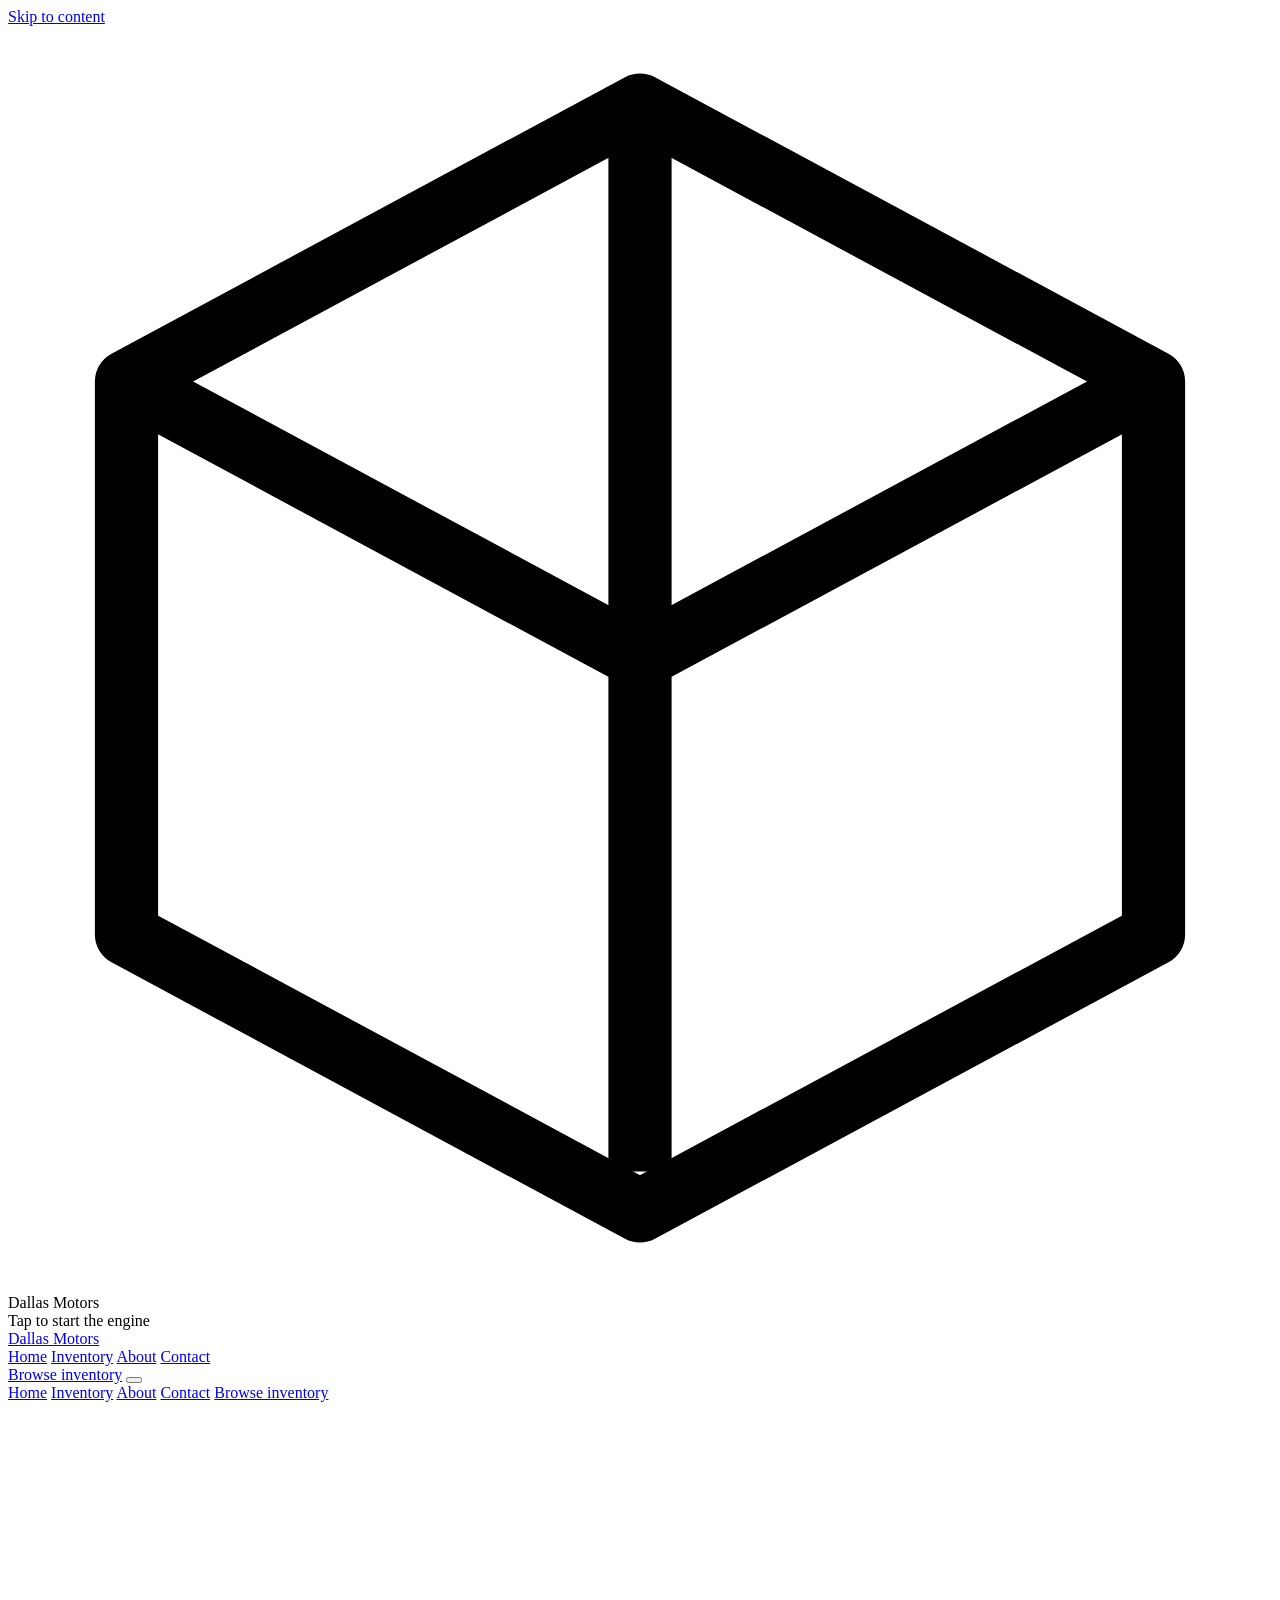
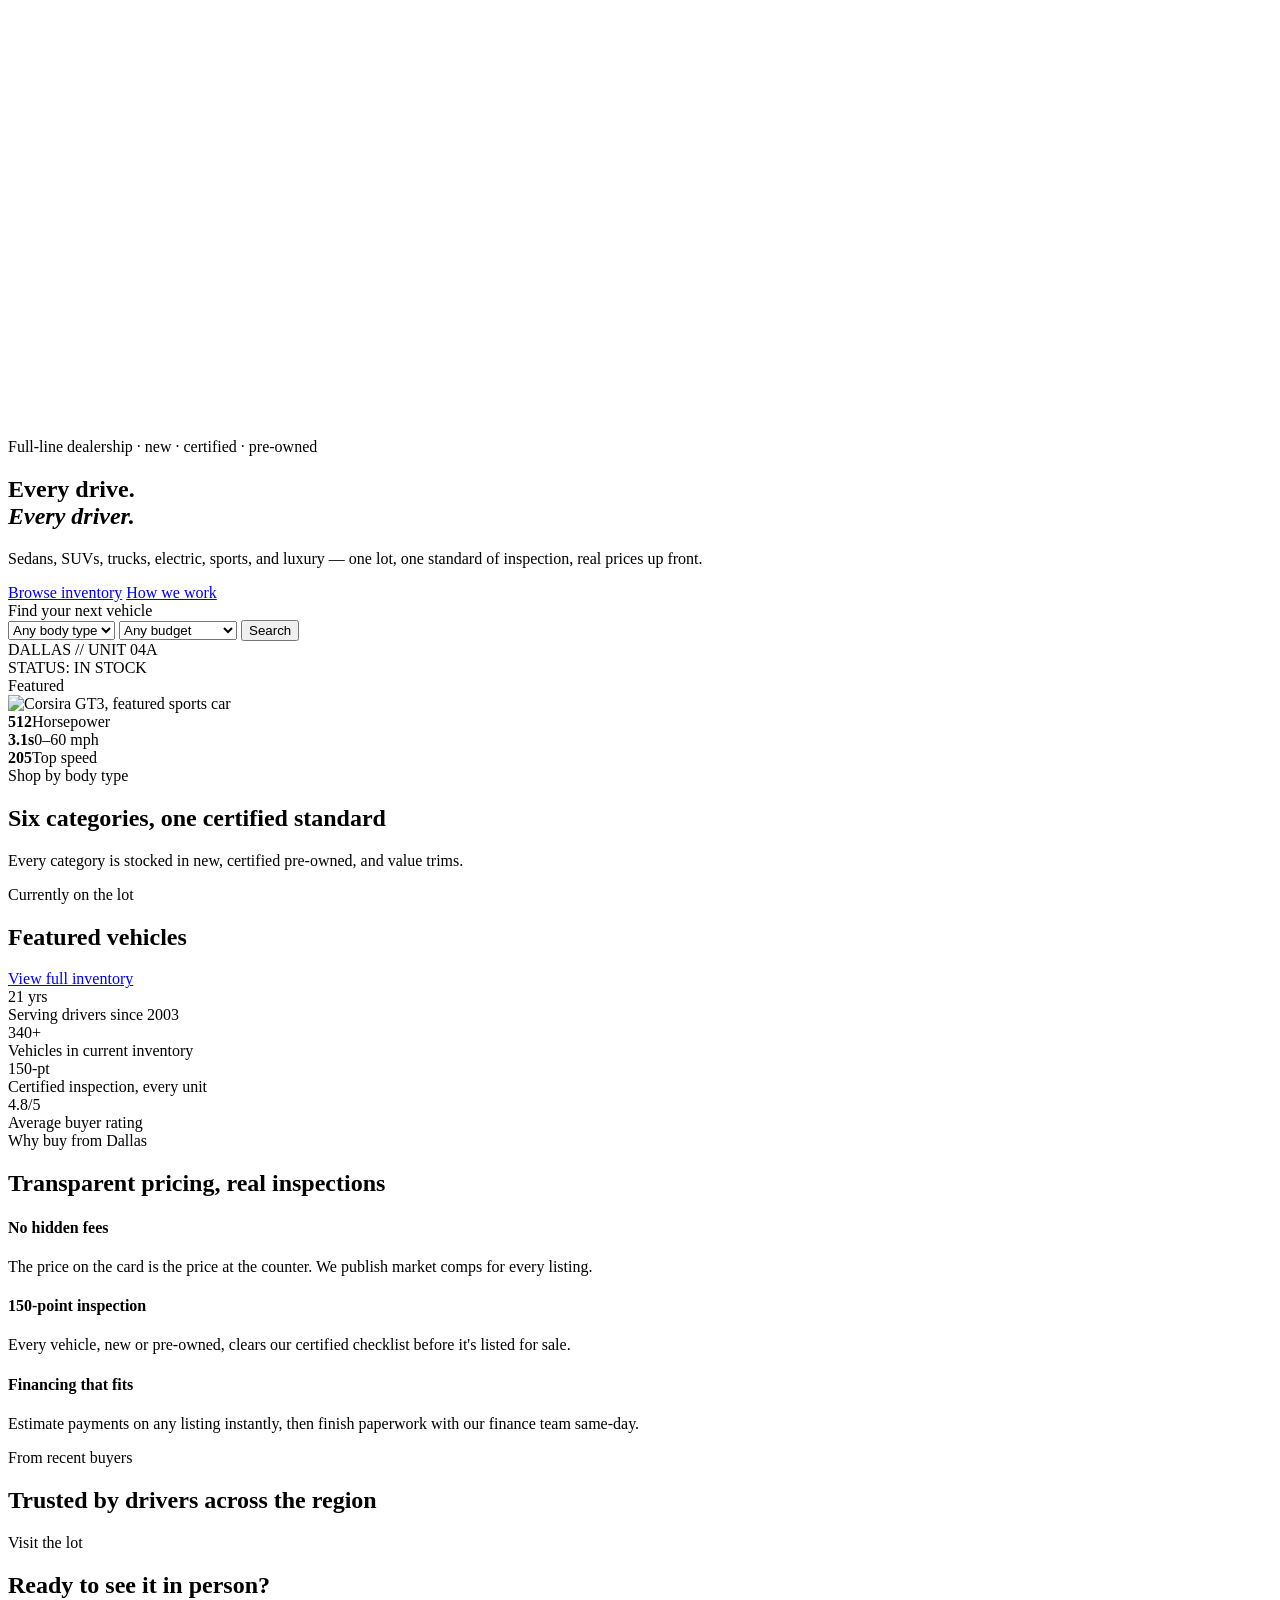
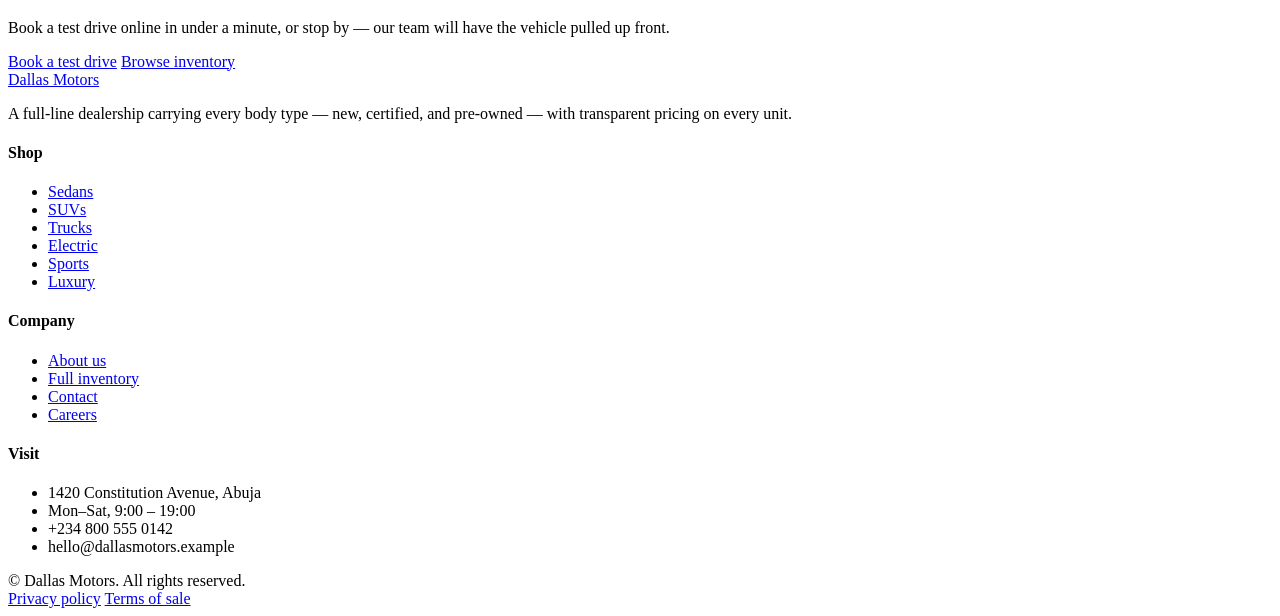
==== index.html @ 71697223 "Add files via upload" ====
<!DOCTYPE html>
<html lang="en">
<head>
<meta charset="UTF-8">
<meta name="viewport" content="width=device-width, initial-scale=1.0">
<title>Dallas Motors — Every Drive. Every Driver.</title>
<meta name="description" content="Dallas Motors is a full-line dealership carrying sedans, SUVs, trucks, sports cars, electric vehicles and luxury models — new, certified, and pre-owned.">
<link rel="preconnect" href="https://fonts.googleapis.com">
<link rel="preconnect" href="https://fonts.gstatic.com" crossorigin>
<link href="https://fonts.googleapis.com/css2?family=Bricolage+Grotesque:opsz,wght@12..96,500;12..96,600;12..96,700&family=Inter:wght@400;500;600;700&family=JetBrains+Mono:wght@400;500&family=Pinyon+Script&display=swap" rel="stylesheet">
<link rel="stylesheet" href="css/tokens.css">
<link rel="stylesheet" href="css/components.css">
<link rel="stylesheet" href="css/vehicles.css">
<link rel="stylesheet" href="css/loader.css">
</head>
<body>
<a href="#main" class="skip-link">Skip to content</a>

<div id="loadingScreen" class="loading-screen">
  <div class="loading-inner">
    <svg class="loading-mark" viewBox="0 0 32 32" fill="none" xmlns="http://www.w3.org/2000/svg"><path d="M16 2L3 9v14l13 7 13-7V9L16 2Z" stroke="currentColor" stroke-width="1.6" stroke-linejoin="round"/><path d="M16 2v27M3 9l13 7 13-7" stroke="currentColor" stroke-width="1.6" stroke-linejoin="round"/></svg>
    <div class="loading-wordmark">Dallas Motors</div>
    <div class="loading-bar"><i></i></div>
    <div class="loading-hint">Tap to start the engine</div>
  </div>
  <audio id="engineSound" preload="auto">
    <source src="https://soundbible.com/grab.php?id=2209&type=mp3" type="audio/mpeg">
  </audio>
</div>
<script src="js/loader.js"></script>



<!-- ============ NAV ============ -->
<header class="nav">
  <div class="nav-inner">
    <nav class="nav-bar">
      <a href="index.html" class="brand">
        <span class="brand-mark"></span>
        <span class="brand-name-script">Dallas Motors</span>
      </a>
      <div class="nav-links">
        <a href="index.html">Home</a>
        <a href="inventory.html">Inventory</a>
        <a href="about.html">About</a>
        <a href="contact.html">Contact</a>
      </div>
      <div class="nav-actions">
        <a href="inventory.html" class="btn btn-primary btn-sm">Browse inventory</a>
        <button class="nav-toggle" aria-label="Open menu" aria-expanded="false"></button>
      </div>
    </nav>
  </div>
</header>

<div class="mobile-menu glass">
  <a href="index.html">Home</a>
  <a href="inventory.html">Inventory</a>
  <a href="about.html">About</a>
  <a href="contact.html">Contact</a>
  <a href="inventory.html" class="btn btn-primary btn-block">Browse inventory</a>
</div>

<main id="main">
  <!-- ============ HERO ============ -->
  <section class="hero">
    <div class="hero-bg">
      <video autoplay muted loop playsinline poster="https://images.unsplash.com/photo-1767907571229-01cf4ba03590?q=80&w=1600&auto=format&fit=crop"
        style="width:100%;height:100%;object-fit:cover;opacity:0.38">
        <source src="https://videos.pexels.com/video-files/13643105/13643105-uhd_2560_1440_24fps.mp4" type="video/mp4">
      </video>
    </div>
    <div class="container hero-grid">
      <div>
        <div class="hero-kicker">Full-line dealership · new · certified · pre-owned</div>
        <h1>Every drive.<br><em>Every driver.</em></h1>
        <p class="hero-sub">Sedans, SUVs, trucks, electric, sports, and luxury — one lot, one standard of inspection, real prices up front.</p>
        <div class="hero-ctas">
          <a href="inventory.html" class="btn btn-primary" id="heroCta">Browse inventory</a>
          <a href="about.html" class="btn btn-glass">How we work</a>
        </div>

        <div class="glass hero-quickfind">
          <div class="qf-title">Find your next vehicle</div>
          <form id="quickFindForm">
            <div class="qf-row">
              <select id="qfType" class="field-select" style="grid-column:span 1">
                <option value="">Any body type</option>
                <option value="sedan">Sedan</option>
                <option value="suv">SUV</option>
                <option value="truck">Truck</option>
                <option value="sports">Sports</option>
                <option value="electric">Electric</option>
                <option value="luxury">Luxury</option>
              </select>
              <select id="qfBudget">
                <option value="">Any budget</option>
                <option value="30000">Under $30,000</option>
                <option value="45000">Under $45,000</option>
                <option value="70000">Under $70,000</option>
                <option value="130000">Under $130,000</option>
              </select>
              <button type="submit" class="btn btn-primary btn-block">Search</button>
            </div>
          </form>
        </div>
      </div>

      <div class="glass hud">
        <div class="hud-top">
          <div class="hud-id">DALLAS // UNIT 04A<br>STATUS: IN STOCK</div>
          <span class="chip chip-red">Featured</span>
        </div>
        <div class="hud-photo">
          <img src="https://images.unsplash.com/photo-1767907571229-01cf4ba03590?q=80&w=800&auto=format&fit=crop" alt="Corsira GT3, featured sports car">
        </div>
        <div class="hud-readout">
          <div class="hud-stat"><b>512</b><span>Horsepower</span><div class="hud-bar"><i style="width:88%"></i></div></div>
          <div class="hud-stat"><b>3.1s</b><span>0–60 mph</span><div class="hud-bar"><i style="width:94%"></i></div></div>
          <div class="hud-stat"><b>205</b><span>Top speed</span><div class="hud-bar"><i style="width:76%"></i></div></div>
        </div>
      </div>
    </div>
  </section>

  <!-- ============ CATEGORIES ============ -->
  <section class="section-tight">
    <div class="container">
      <div class="eyebrow">Shop by body type</div>
      <div class="section-head">
        <h2>Six categories, one certified standard</h2>
        <p>Every category is stocked in new, certified pre-owned, and value trims.</p>
      </div>
      <div class="cat-grid" id="categoryGrid"></div>
    </div>
  </section>

  <!-- ============ FEATURED ============ -->
  <section class="section">
    <div class="container">
      <div class="section-head reveal">
        <div>
          <div class="eyebrow">Currently on the lot</div>
          <h2>Featured vehicles</h2>
        </div>
        <a href="inventory.html" class="btn btn-ghost" id="featuredViewAll">View full inventory</a>
      </div>
      <div class="vehicle-grid" id="featuredGrid"></div>
    </div>
  </section>

  <!-- ============ STATS ============ -->
  <section class="section-tight">
    <div class="container reveal">
      <div class="stat-strip">
        <div class="stat-cell"><span class="stat-num"><span>21</span> yrs</span><div class="stat-label">Serving drivers since 2003</div></div>
        <div class="stat-cell"><span class="stat-num"><span>340</span>+</span><div class="stat-label">Vehicles in current inventory</div></div>
        <div class="stat-cell"><span class="stat-num"><span>150</span>-pt</span><div class="stat-label">Certified inspection, every unit</div></div>
        <div class="stat-cell"><span class="stat-num"><span>4.8</span>/5</span><div class="stat-label">Average buyer rating</div></div>
      </div>
    </div>
  </section>

  <!-- ============ VALUES ============ -->
  <section class="section">
    <div class="container">
      <div class="section-head reveal">
        <div>
          <div class="eyebrow">Why buy from Dallas</div>
          <h2>Transparent pricing, real inspections</h2>
        </div>
      </div>
      <div class="value-grid">
        <div class="glass value-card reveal">
          <span class="value-icon"></span>
          <h4>No hidden fees</h4>
          <p>The price on the card is the price at the counter. We publish market comps for every listing.</p>
        </div>
        <div class="glass value-card reveal">
          <span class="value-icon"></span>
          <h4>150-point inspection</h4>
          <p>Every vehicle, new or pre-owned, clears our certified checklist before it's listed for sale.</p>
        </div>
        <div class="glass value-card reveal">
          <span class="value-icon"></span>
          <h4>Financing that fits</h4>
          <p>Estimate payments on any listing instantly, then finish paperwork with our finance team same-day.</p>
        </div>
      </div>
    </div>
  </section>

  <!-- ============ TESTIMONIALS ============ -->
  <section class="section-tight">
    <div class="container">
      <div class="section-head reveal">
        <div>
          <div class="eyebrow">From recent buyers</div>
          <h2>Trusted by drivers across the region</h2>
        </div>
      </div>
      <div class="testi-grid" id="testiGrid"></div>
    </div>
  </section>

  <!-- ============ CTA ============ -->
  <section class="section-tight">
    <div class="container">
      <div class="glass cta-band reveal">
        <div class="eyebrow" style="justify-content:center">Visit the lot</div>
        <h2>Ready to see it in person?</h2>
        <p>Book a test drive online in under a minute, or stop by — our team will have the vehicle pulled up front.</p>
        <div class="cta-band-actions">
          <a href="contact.html" class="btn btn-primary">Book a test drive</a>
          <a href="inventory.html" class="btn btn-glass">Browse inventory</a>
        </div>
      </div>
    </div>
  </section>
</main>

<!-- ============ FOOTER ============ -->
<footer class="footer">
  <div class="container">
    <div class="footer-grid">
      <div class="footer-brand">
        <a href="index.html" class="brand"><span class="brand-mark"></span><span class="brand-name-script">Dallas Motors</span></a>
        <p>A full-line dealership carrying every body type — new, certified, and pre-owned — with transparent pricing on every unit.</p>
        <div class="footer-social" id="footerSocial"></div>
      </div>
      <div class="footer-col">
        <h4>Shop</h4>
        <ul>
          <li><a href="inventory.html?type=sedan">Sedans</a></li>
          <li><a href="inventory.html?type=suv">SUVs</a></li>
          <li><a href="inventory.html?type=truck">Trucks</a></li>
          <li><a href="inventory.html?type=electric">Electric</a></li>
          <li><a href="inventory.html?type=sports">Sports</a></li>
          <li><a href="inventory.html?type=luxury">Luxury</a></li>
        </ul>
      </div>
      <div class="footer-col">
        <h4>Company</h4>
        <ul>
          <li><a href="about.html">About us</a></li>
          <li><a href="inventory.html">Full inventory</a></li>
          <li><a href="contact.html">Contact</a></li>
          <li><a href="contact.html">Careers</a></li>
        </ul>
      </div>
      <div class="footer-col">
        <h4>Visit</h4>
        <ul>
          <li>1420 Constitution Avenue, Abuja</li>
          <li>Mon–Sat, 9:00 – 19:00</li>
          <li>+234 800 555 0142</li>
          <li id="footerEmail">hello@dallasmotors.example</li>
        </ul>
      </div>
    </div>
    <div class="footer-bottom">
      <span>© <span class="js-year"></span> Dallas Motors. All rights reserved.</span>
      <div class="footer-bottom-links">
        <a href="privacy-policy.html">Privacy policy</a>
        <a href="terms.html">Terms of sale</a>
      </div>
    </div>
  </div>
</footer>

<script src="js/icons.js"></script>
<script src="js/data.js"></script>
<script src="js/main.js"></script>
<script src="js/home.js"></script>
<script>
  // inject icon-driven bits that need JS
  document.querySelectorAll(".brand-mark").forEach(el => el.innerHTML = ICON.logo);
  document.getElementById("heroCta").innerHTML = "Browse inventory " + ICON.arrowRight;
  document.getElementById("featuredViewAll").innerHTML = "View full inventory " + ICON.arrowRight;

  const categories = [
    { type:"sedan", label:"Sedans", desc:"24 in stock" },
    { type:"suv", label:"SUVs", desc:"31 in stock" },
    { type:"truck", label:"Trucks", desc:"18 in stock" },
    { type:"sports", label:"Sports", desc:"12 in stock" },
    { type:"electric", label:"Electric", desc:"22 in stock" },
    { type:"luxury", label:"Luxury", desc:"15 in stock" },
  ];
  document.getElementById("categoryGrid").innerHTML = categories.map(c => `
    <a href="inventory.html?type=${c.type}" class="glass cat-tile reveal" style="background-image:url('${photoUrl(c.type,{w:500})}')">
      ${CAT_ICON[c.type]}
      <div><h4>${c.label}</h4><span>${c.desc}</span></div>
    </a>`).join("");

  const testimonials = [
    { name:"Amaka O.", role:"Kestrel LM Sedan owner", quote:"Picked the trim on inventory.html, financed it same afternoon. Zero surprise fees at pickup." },
    { name:"Tunde B.", role:"Draven Trailhead owner", quote:"The inspection report was more thorough than I expected for a used SUV. Easy decision." },
    { name:"Chidinma E.", role:"Solace Current One owner", quote:"First EV purchase — the team walked me through range and home charging before I signed anything." },
  ];
  document.getElementById("testiGrid").innerHTML = testimonials.map(t => `
    <div class="glass testi-card reveal">
      <div class="testi-stars">${ICON.star}${ICON.star}${ICON.star}${ICON.star}${ICON.star}</div>
      <p>"${t.quote}"</p>
      <div class="testi-person">
        <div class="testi-avatar">${ICON.users}</div>
        <div><b>${t.name}</b><span>${t.role}</span></div>
      </div>
    </div>`).join("");

  const socials = ["facebook","instagram","xsocial","youtube"];
  document.getElementById("footerSocial").innerHTML = socials.map(s => `<a href="#" aria-label="${s}">${ICON[s]}</a>`).join("");

  document.querySelectorAll(".value-icon").forEach((el,i) => {
    el.outerHTML = [ICON.shield, ICON.checkCircle, ICON.wrench][i];
  });
</script>
</body>
</html>
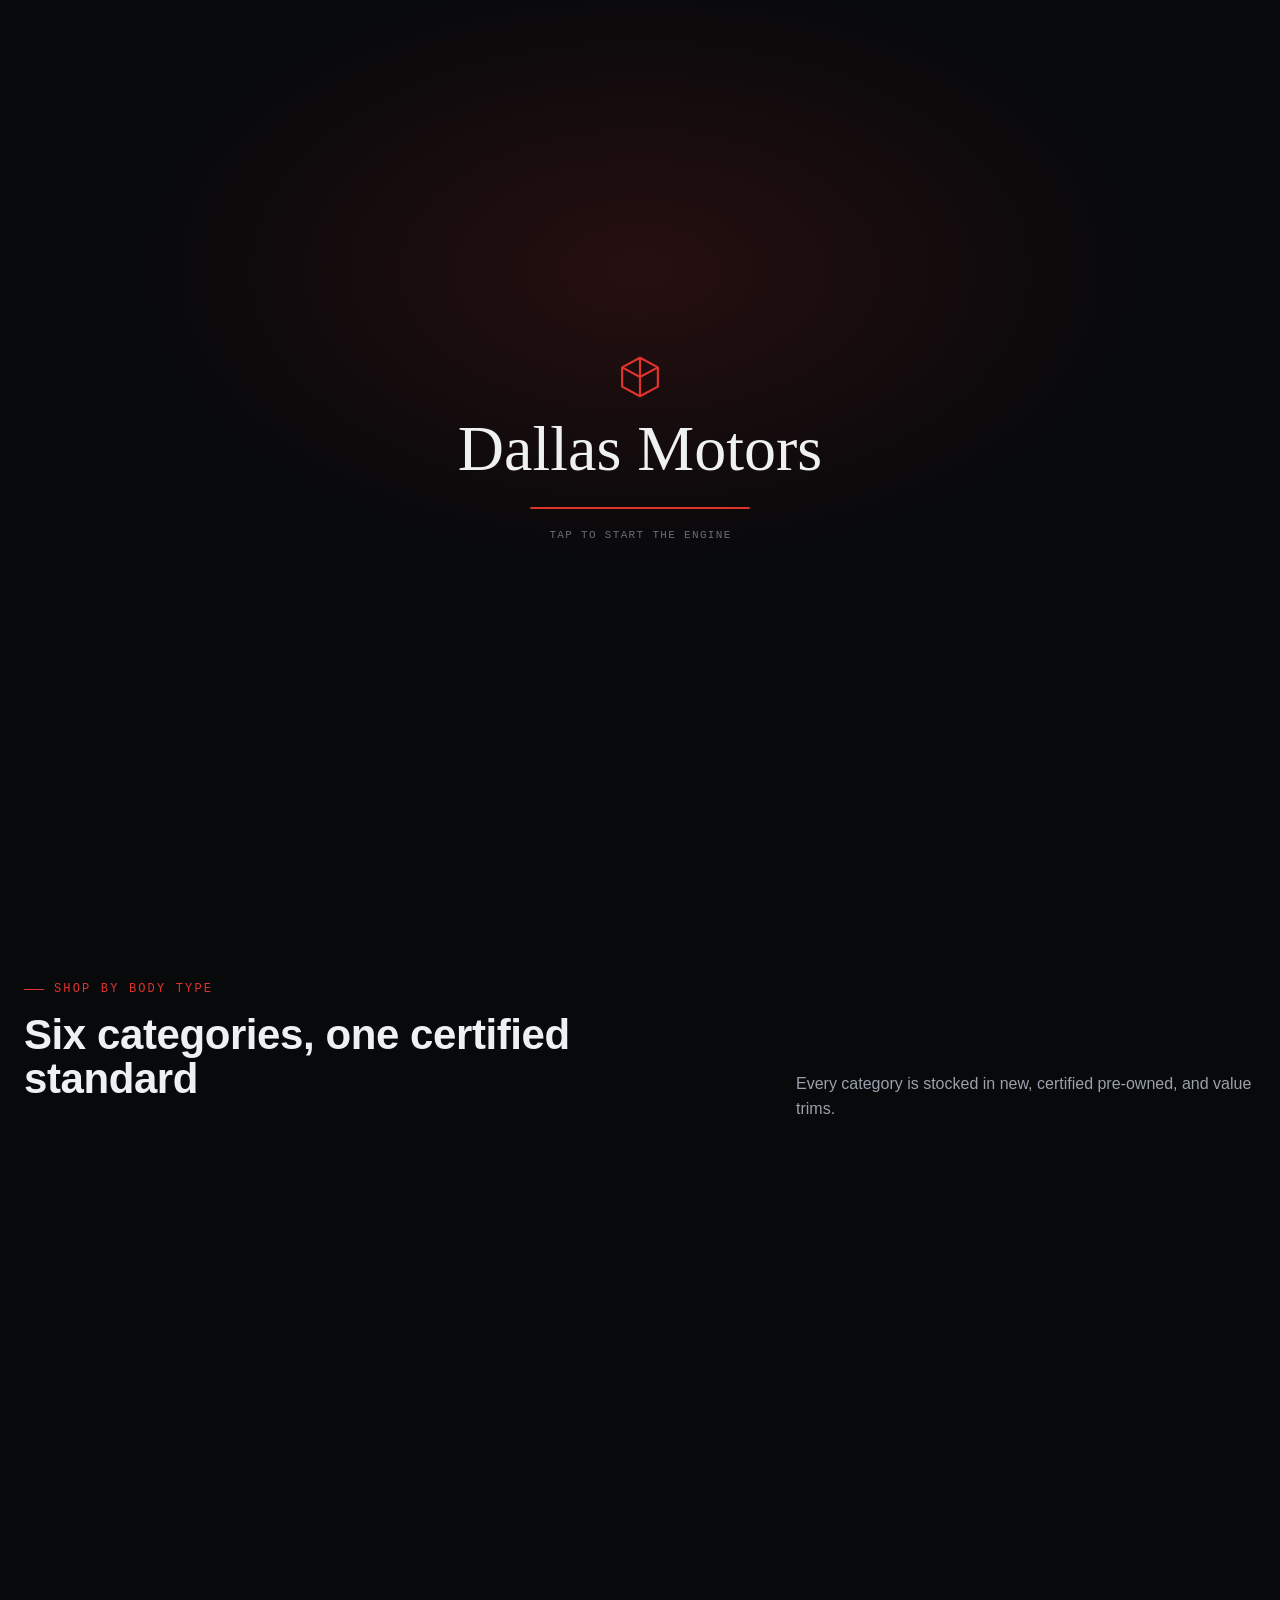
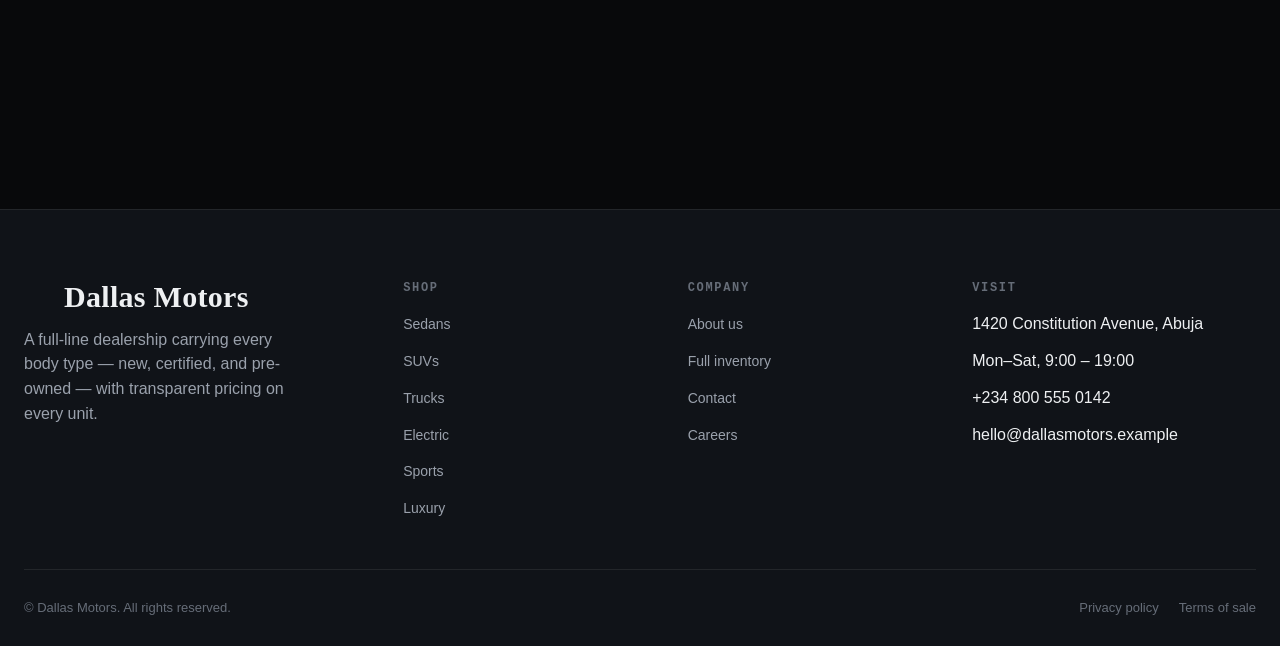
==== commit 87b2ac7e: "Update stylesheet links in index.html" ====
--- a/index.html
+++ b/index.html
@@ -8,10 +8,10 @@
 <link rel="preconnect" href="https://fonts.googleapis.com">
 <link rel="preconnect" href="https://fonts.gstatic.com" crossorigin>
 <link href="https://fonts.googleapis.com/css2?family=Bricolage+Grotesque:opsz,wght@12..96,500;12..96,600;12..96,700&family=Inter:wght@400;500;600;700&family=JetBrains+Mono:wght@400;500&family=Pinyon+Script&display=swap" rel="stylesheet">
-<link rel="stylesheet" href="css/tokens.css">
-<link rel="stylesheet" href="css/components.css">
-<link rel="stylesheet" href="css/vehicles.css">
-<link rel="stylesheet" href="css/loader.css">
+<link rel="stylesheet" href="tokens.css">
+<link rel="stylesheet" href="components.css">
+<link rel="stylesheet" href="vehicles.css">
+<link rel="stylesheet" href="loader.css">
 </head>
 <body>
 <a href="#main" class="skip-link">Skip to content</a>
--- a/tokens.css
+++ b/tokens.css
@@ -0,0 +1,214 @@
+/* =========================================================
+   OMNIA MOTORS — Design Tokens
+   Theme: frosted "heads-up display" glass over graphite metal
+   ========================================================= */
+
+:root{
+  /* ---- surface ---- */
+  --bg:            #08090b;
+  --bg-alt:        #101318;
+  --bg-raise:      #161a20;
+  --grid-line:     rgba(255,255,255,0.045);
+
+  /* ---- glass ---- */
+  --glass-fill:       rgba(255,255,255,0.045);
+  --glass-fill-strong:rgba(255,255,255,0.08);
+  --glass-border:     rgba(255,255,255,0.14);
+  --glass-border-soft:rgba(255,255,255,0.08);
+  --glass-blur:       18px;
+  --glass-shadow: 0 8px 32px rgba(0,0,0,0.45), inset 0 1px 0 rgba(255,255,255,0.06);
+
+  /* ---- text ---- */
+  --text:          #eef0f2;
+  --text-dim:      #9aa1ac;
+  --text-faint:    #666d78;
+
+  /* ---- accent: racing red ---- */
+  --red:           #e0332c;
+  --red-dim:       #a3241f;
+  --red-glow:      rgba(224,51,44,0.35);
+
+  /* ---- accent: chrome / silver ---- */
+  --chrome:        #c7cdd6;
+  --chrome-dim:    #7d838c;
+
+  /* ---- status ---- */
+  --good:          #35c88a;
+
+  /* ---- type ---- */
+  --font-display:  'Bricolage Grotesque', 'Arial Narrow', sans-serif;
+  --font-body:     'Inter', -apple-system, BlinkMacSystemFont, 'Segoe UI', sans-serif;
+  --font-mono:     'JetBrains Mono', ui-monospace, 'SFMono-Regular', Menlo, monospace;
+  --font-script:   'Pinyon Script', 'Brush Script MT', cursive;
+
+  /* ---- layout ---- */
+  --container: 1280px;
+  --radius-sm: 10px;
+  --radius-md: 16px;
+  --radius-lg: 24px;
+  --nav-h: 76px;
+}
+
+*, *::before, *::after{ box-sizing: border-box; }
+html{ scroll-behavior: smooth; }
+@media (prefers-reduced-motion: reduce){
+  html{ scroll-behavior: auto; }
+  *{ animation-duration: 0.001ms !important; animation-iteration-count: 1 !important; transition-duration: 0.001ms !important; }
+}
+
+body{
+  margin:0;
+  background: var(--bg);
+  color: var(--text);
+  font-family: var(--font-body);
+  font-size: 16px;
+  line-height: 1.55;
+  -webkit-font-smoothing: antialiased;
+  overflow-x: hidden;
+}
+
+/* faint engineering grid across the whole site — quiet, not decorative-for-nothing:
+   it reads as blueprint/schematic, appropriate to an automotive spec sheet */
+body::before{
+  content:"";
+  position: fixed;
+  inset: 0;
+  z-index: 0;
+  pointer-events: none;
+  background-image:
+    linear-gradient(var(--grid-line) 1px, transparent 1px),
+    linear-gradient(90deg, var(--grid-line) 1px, transparent 1px);
+  background-size: 64px 64px;
+  mask-image: radial-gradient(ellipse 80% 60% at 50% 0%, black 40%, transparent 90%);
+}
+
+h1,h2,h3,h4{
+  font-family: var(--font-display);
+  font-weight: 600;
+  letter-spacing: -0.01em;
+  line-height: 1.05;
+  margin: 0 0 0.5em;
+  color: var(--text);
+}
+
+p{ margin: 0 0 1em; color: var(--text-dim); }
+a{ color: inherit; text-decoration: none; }
+img{ max-width: 100%; display:block; }
+ul{ margin:0; padding:0; list-style:none; }
+button{ font-family: inherit; }
+
+::selection{ background: var(--red); color: #fff; }
+
+::-webkit-scrollbar{ width: 10px; height:10px; }
+::-webkit-scrollbar-track{ background: var(--bg); }
+::-webkit-scrollbar-thumb{ background: var(--bg-raise); border-radius: 10px; border: 2px solid var(--bg); }
+
+:focus-visible{
+  outline: 2px solid var(--red);
+  outline-offset: 3px;
+  border-radius: 4px;
+}
+
+.container{
+  max-width: var(--container);
+  margin: 0 auto;
+  padding: 0 24px;
+}
+
+.eyebrow{
+  font-family: var(--font-mono);
+  font-size: 12px;
+  letter-spacing: 0.18em;
+  text-transform: uppercase;
+  color: var(--red);
+  display: flex;
+  align-items: center;
+  gap: 10px;
+  margin-bottom: 14px;
+}
+.eyebrow::before{
+  content:"";
+  width: 20px; height: 1px;
+  background: var(--red);
+  display:inline-block;
+}
+
+/* ---- glass panel primitive ---- */
+.glass{
+  background: var(--glass-fill);
+  backdrop-filter: blur(var(--glass-blur)) saturate(140%);
+  -webkit-backdrop-filter: blur(var(--glass-blur)) saturate(140%);
+  border: 1px solid var(--glass-border);
+  border-radius: var(--radius-md);
+  box-shadow: var(--glass-shadow);
+}
+.glass-strong{ background: var(--glass-fill-strong); }
+
+/* ---- buttons ---- */
+.btn{
+  display: inline-flex;
+  align-items: center;
+  justify-content: center;
+  gap: 10px;
+  font-family: var(--font-body);
+  font-weight: 600;
+  font-size: 14px;
+  letter-spacing: 0.01em;
+  padding: 14px 26px;
+  border-radius: 999px;
+  border: 1px solid transparent;
+  cursor: pointer;
+  transition: transform 0.2s ease, box-shadow 0.2s ease, background 0.2s ease, border-color 0.2s ease;
+  white-space: nowrap;
+}
+.btn svg{ width: 16px; height: 16px; flex-shrink:0; }
+.btn-primary{
+  background: var(--red);
+  color: #fff;
+  box-shadow: 0 4px 20px var(--red-glow);
+}
+.btn-primary:hover{ transform: translateY(-2px); box-shadow: 0 8px 28px var(--red-glow); }
+.btn-glass{
+  background: var(--glass-fill-strong);
+  backdrop-filter: blur(var(--glass-blur));
+  -webkit-backdrop-filter: blur(var(--glass-blur));
+  border-color: var(--glass-border);
+  color: var(--text);
+}
+.btn-glass:hover{ background: rgba(255,255,255,0.12); transform: translateY(-2px); }
+.btn-ghost{
+  background: transparent;
+  color: var(--text-dim);
+  border-color: var(--glass-border-soft);
+}
+.btn-ghost:hover{ color: var(--text); border-color: var(--glass-border); }
+.btn-sm{ padding: 10px 18px; font-size: 13px; }
+.btn-block{ width: 100%; }
+
+.btn[disabled]{ opacity: 0.45; cursor: not-allowed; transform: none !important; }
+
+/* ---- section spacing ---- */
+.section{ padding: 120px 0; position: relative; z-index: 1; }
+.section-tight{ padding: 80px 0; }
+@media (max-width: 900px){
+  .section{ padding: 80px 0; }
+  .section-tight{ padding: 56px 0; }
+}
+
+.section-head{
+  display:flex;
+  align-items: flex-end;
+  justify-content: space-between;
+  gap: 24px;
+  margin-bottom: 48px;
+  flex-wrap: wrap;
+}
+.section-head h2{ font-size: clamp(28px, 3.4vw, 42px); max-width: 640px; }
+.section-head p{ max-width: 460px; margin:0; }
+
+/* ---- reveal on scroll ---- */
+.reveal{ opacity: 0; transform: translateY(24px); transition: opacity 0.7s ease, transform 0.7s ease; }
+.reveal.is-visible{ opacity: 1; transform: translateY(0); }
+
+/* ---- icon sizing helper ---- */
+.icon{ width: 20px; height: 20px; stroke: currentColor; fill: none; stroke-width: 1.6; }
--- a/components.css
+++ b/components.css
@@ -0,0 +1,260 @@
+/* =========================================================
+   OMNIA MOTORS — Shared Components
+   ========================================================= */
+
+/* ---------------- NAV ---------------- */
+.nav{
+  position: fixed;
+  top: 0; left: 0; right: 0;
+  z-index: 100;
+  height: var(--nav-h);
+  display:flex;
+  align-items:center;
+}
+.nav-inner{
+  width:100%;
+  max-width: var(--container);
+  margin: 0 auto;
+  padding: 0 24px;
+  display:flex;
+  align-items:center;
+  justify-content: space-between;
+}
+.nav-bar{
+  display:flex;
+  align-items:center;
+  justify-content: space-between;
+  width:100%;
+  padding: 12px 20px;
+  border-radius: 999px;
+  background: rgba(10,11,13,0.55);
+  backdrop-filter: blur(20px) saturate(160%);
+  -webkit-backdrop-filter: blur(20px) saturate(160%);
+  border: 1px solid var(--glass-border-soft);
+  transition: background 0.3s ease, border-color 0.3s ease;
+}
+.nav.is-scrolled .nav-bar{
+  background: rgba(10,11,13,0.82);
+  border-color: var(--glass-border);
+}
+
+.brand{
+  display:flex;
+  align-items:center;
+  gap: 10px;
+  font-family: var(--font-display);
+  font-weight: 700;
+  font-size: 18px;
+  letter-spacing: 0.01em;
+}
+.brand-mark{ width: 30px; height: 30px; color: var(--red); flex-shrink:0; }
+.brand-name b{ color: var(--red); font-weight: 700; }
+.brand-name-script{
+  font-family: var(--font-script);
+  font-size: 30px;
+  line-height: 1;
+  color: var(--text);
+  letter-spacing: 0.01em;
+  padding-bottom: 2px;
+}
+
+.nav-links{
+  display:flex;
+  align-items:center;
+  gap: 4px;
+}
+.nav-links a{
+  padding: 10px 16px;
+  border-radius: 999px;
+  font-size: 14px;
+  font-weight: 500;
+  color: var(--text-dim);
+  transition: color 0.2s ease, background 0.2s ease;
+}
+.nav-links a:hover{ color: var(--text); background: var(--glass-fill); }
+.nav-links a.active{ color: var(--text); background: var(--glass-fill-strong); }
+
+.nav-actions{ display:flex; align-items:center; gap: 10px; }
+.nav-toggle{
+  display:none;
+  width: 40px; height: 40px;
+  align-items:center; justify-content:center;
+  background: var(--glass-fill);
+  border: 1px solid var(--glass-border-soft);
+  border-radius: 999px;
+  color: var(--text);
+  cursor:pointer;
+}
+
+.mobile-menu{
+  position: fixed;
+  inset: calc(var(--nav-h) + 10px) 16px auto 16px;
+  z-index: 99;
+  padding: 14px;
+  display: flex;
+  flex-direction: column;
+  gap: 4px;
+  transform-origin: top center;
+  transform: scaleY(0.9) translateY(-8px);
+  opacity: 0;
+  pointer-events: none;
+  transition: transform 0.25s ease, opacity 0.25s ease;
+}
+.mobile-menu.is-open{ transform: scaleY(1) translateY(0); opacity: 1; pointer-events: auto; }
+.mobile-menu a{
+  padding: 14px 16px;
+  border-radius: var(--radius-sm);
+  font-size: 15px;
+  font-weight: 500;
+  color: var(--text-dim);
+}
+.mobile-menu a:hover, .mobile-menu a.active{ color: var(--text); background: var(--glass-fill-strong); }
+.mobile-menu .btn{ margin-top: 8px; }
+
+@media (max-width: 880px){
+  .nav-links{ display:none; }
+  .nav-toggle{ display:flex; }
+  .nav-actions .btn-primary{ display:none; }
+}
+@media (min-width: 881px){ .mobile-menu{ display:none; } }
+
+/* ---------------- FOOTER ---------------- */
+.footer{
+  position: relative;
+  z-index: 1;
+  border-top: 1px solid var(--glass-border-soft);
+  background: var(--bg-alt);
+  padding: 72px 0 28px;
+}
+.footer-grid{
+  display:grid;
+  grid-template-columns: 1.4fr 1fr 1fr 1.2fr;
+  gap: 48px;
+  padding-bottom: 48px;
+}
+.footer-brand p{ max-width: 280px; margin-top: 14px; }
+.footer-col h4{
+  font-family: var(--font-mono);
+  font-size: 12px;
+  letter-spacing: 0.14em;
+  text-transform: uppercase;
+  color: var(--text-faint);
+  margin-bottom: 18px;
+}
+.footer-col ul{ display:flex; flex-direction:column; gap: 12px; }
+.footer-col a{ color: var(--text-dim); font-size: 14px; transition: color 0.2s ease; }
+.footer-col a:hover{ color: var(--text); }
+.footer-social{ display:flex; gap:10px; margin-top: 18px; }
+.footer-social a{
+  width:38px; height:38px;
+  display:flex; align-items:center; justify-content:center;
+  border-radius: 999px;
+  background: var(--glass-fill);
+  border: 1px solid var(--glass-border-soft);
+}
+.footer-social a:hover{ background: var(--glass-fill-strong); color: var(--text); }
+.footer-bottom{
+  display:flex;
+  align-items:center;
+  justify-content: space-between;
+  padding-top: 28px;
+  border-top: 1px solid var(--glass-border-soft);
+  font-size: 13px;
+  color: var(--text-faint);
+  flex-wrap: wrap;
+  gap: 12px;
+}
+.footer-bottom-links{ display:flex; gap: 20px; }
+.footer-bottom-links a:hover{ color: var(--text-dim); }
+
+@media (max-width: 900px){
+  .footer-grid{ grid-template-columns: 1fr 1fr; gap: 36px; }
+}
+@media (max-width: 560px){
+  .footer-grid{ grid-template-columns: 1fr; }
+}
+
+/* ---------------- CHIP / BADGE ---------------- */
+.chip{
+  display:inline-flex;
+  align-items:center;
+  gap:6px;
+  padding: 6px 12px;
+  border-radius: 999px;
+  font-family: var(--font-mono);
+  font-size: 11px;
+  letter-spacing: 0.06em;
+  text-transform: uppercase;
+  background: var(--glass-fill-strong);
+  border: 1px solid var(--glass-border-soft);
+  color: var(--text-dim);
+}
+.chip-red{ color: var(--red); border-color: rgba(224,51,44,0.35); background: rgba(224,51,44,0.08); }
+.chip-good{ color: var(--good); border-color: rgba(53,200,138,0.3); background: rgba(53,200,138,0.08); }
+
+/* ---------------- STAT STRIP ---------------- */
+.stat-strip{
+  display:grid;
+  grid-template-columns: repeat(4,1fr);
+  gap: 1px;
+  background: var(--glass-border-soft);
+  border: 1px solid var(--glass-border-soft);
+  border-radius: var(--radius-md);
+  overflow:hidden;
+}
+.stat-cell{
+  background: var(--bg-alt);
+  padding: 32px 24px;
+  text-align:left;
+}
+.stat-num{
+  font-family: var(--font-mono);
+  font-size: clamp(28px,3vw,38px);
+  color: var(--text);
+  display:block;
+}
+.stat-num span{ color: var(--red); }
+.stat-label{ font-size: 13px; color: var(--text-faint); margin-top: 6px; }
+@media (max-width: 760px){ .stat-strip{ grid-template-columns: 1fr 1fr; } }
+
+/* ---------------- FORM ELEMENTS ---------------- */
+.field{ display:flex; flex-direction:column; gap:8px; margin-bottom: 18px; }
+.field label{ font-size: 13px; font-weight:600; color: var(--text-dim); }
+.field input, .field select, .field textarea{
+  width:100%;
+  padding: 13px 16px;
+  border-radius: var(--radius-sm);
+  border: 1px solid var(--glass-border-soft);
+  background: rgba(255,255,255,0.03);
+  color: var(--text);
+  font-family: var(--font-body);
+  font-size: 14px;
+  transition: border-color 0.2s ease, background 0.2s ease;
+}
+.field input::placeholder, .field textarea::placeholder{ color: var(--text-faint); }
+.field input:focus, .field select:focus, .field textarea:focus{
+  outline:none;
+  border-color: var(--red);
+  background: rgba(255,255,255,0.05);
+}
+.field textarea{ resize: vertical; min-height: 120px; }
+.field-row{ display:grid; grid-template-columns: 1fr 1fr; gap:16px; }
+@media (max-width: 560px){ .field-row{ grid-template-columns: 1fr; } }
+
+/* select arrow */
+.field select{
+  appearance:none; -webkit-appearance:none;
+  background-image: url("data:image/svg+xml,%3Csvg xmlns='http://www.w3.org/2000/svg' width='16' height='16' fill='none' stroke='%239aa1ac' stroke-width='1.6' viewBox='0 0 24 24'%3E%3Cpath d='M6 9l6 6 6-6'/%3E%3C/svg%3E");
+  background-repeat:no-repeat;
+  background-position: right 14px center;
+  padding-right: 40px;
+}
+
+/* ---------------- BACK TO TOP / MISC ---------------- */
+.divider{ height:1px; background: var(--glass-border-soft); border:none; margin: 0; }
+
+.skip-link{
+  position:absolute; left:-999px; top:0;
+  background: var(--red); color:#fff; padding: 12px 20px; z-index: 999; border-radius: 0 0 8px 0;
+}
+.skip-link:focus{ left:0; }
--- a/vehicles.css
+++ b/vehicles.css
@@ -0,0 +1,390 @@
+/* =========================================================
+   OMNIA MOTORS — Vehicle Cards, Hero, Inventory, Detail
+   ========================================================= */
+
+/* ---------------- HERO ---------------- */
+.hero{
+  position: relative;
+  min-height: 100svh;
+  display:flex;
+  align-items:center;
+  padding-top: calc(var(--nav-h) + 20px);
+  overflow: hidden;
+}
+.hero-bg{
+  position:absolute; inset:0; z-index:-1;
+  overflow:hidden;
+  background: var(--bg);
+}
+.hero-bg::after{
+  content:"";
+  position:absolute; inset:0;
+  background:
+    radial-gradient(ellipse 60% 50% at 80% 15%, rgba(224,51,44,0.20), transparent 60%),
+    radial-gradient(ellipse 50% 50% at 10% 85%, rgba(199,205,214,0.08), transparent 60%),
+    linear-gradient(180deg, rgba(8,9,11,0.55) 0%, rgba(8,9,11,0.85) 75%, var(--bg) 100%);
+}
+.hero-grid{
+  display:grid;
+  grid-template-columns: 1.1fr 0.9fr;
+  gap: 48px;
+  align-items:center;
+  width:100%;
+}
+.hero-kicker{
+  font-family: var(--font-mono);
+  font-size: 12px;
+  letter-spacing:0.18em;
+  text-transform:uppercase;
+  color: var(--red);
+  display:flex; align-items:center; gap:10px;
+  margin-bottom: 20px;
+}
+.hero h1{
+  font-size: clamp(42px, 6.4vw, 84px);
+  line-height: 0.98;
+}
+.hero h1 em{ font-style:normal; color: var(--red); }
+.hero-sub{ font-size: 18px; max-width: 460px; margin-bottom: 32px; }
+.hero-ctas{ display:flex; gap:14px; flex-wrap:wrap; margin-bottom: 48px; }
+
+.hero-quickfind{
+  margin-top: 12px;
+  padding: 22px;
+}
+.qf-title{
+  font-size:13px; font-weight:600; color: var(--text-dim);
+  margin-bottom: 16px;
+  display:flex; align-items:center; gap:8px;
+}
+.qf-row{ display:grid; grid-template-columns: repeat(3,1fr); gap:12px; margin-bottom: 14px; }
+@media (max-width: 560px){ .qf-row{ grid-template-columns: 1fr; } }
+
+/* hud instrument panel — the signature element */
+.hud{
+  position: relative;
+  padding: 28px;
+  aspect-ratio: 4/5;
+  display:flex;
+  flex-direction:column;
+  justify-content:space-between;
+}
+.hud-top{ display:flex; justify-content:space-between; align-items:flex-start; }
+.hud-id{ font-family: var(--font-mono); font-size:12px; color: var(--text-faint); letter-spacing:0.08em; }
+.hud-photo{ width:100%; aspect-ratio:16/10; border-radius: var(--radius-sm); overflow:hidden; margin: 12px 0; }
+.hud-photo img{ width:100%; height:100%; object-fit:cover; filter: saturate(0.95) brightness(0.95); }
+.hud-readout{ display:grid; grid-template-columns: repeat(3,1fr); gap: 14px; }
+.hud-stat b{
+  display:block; font-family: var(--font-mono); font-size:22px; color: var(--text);
+}
+.hud-stat span{ font-size:11px; color: var(--text-faint); letter-spacing:0.06em; text-transform:uppercase; }
+.hud-bar{ height:3px; border-radius:2px; background: var(--glass-border-soft); margin-top:6px; overflow:hidden; }
+.hud-bar i{ display:block; height:100%; background: var(--red); border-radius:2px; }
+
+@media (max-width: 980px){
+  .hero-grid{ grid-template-columns: 1fr; }
+  .hud{ max-width: 380px; margin: 0 auto; aspect-ratio: 4/4.6; }
+}
+
+/* ---------------- CATEGORY TILES ---------------- */
+.cat-grid{
+  display:grid;
+  grid-template-columns: repeat(6,1fr);
+  gap: 14px;
+}
+.cat-tile{
+  position:relative;
+  padding: 24px 18px;
+  text-align:left;
+  display:flex; flex-direction:column; gap:14px;
+  transition: transform 0.25s ease, border-color .25s ease;
+  cursor:pointer;
+  overflow:hidden;
+  min-height:150px;
+  justify-content:flex-end;
+  background-size: cover;
+  background-position: center;
+}
+.cat-tile::before{
+  content:"";
+  position:absolute; inset:0;
+  background: linear-gradient(180deg, rgba(8,9,11,0.35) 0%, rgba(8,9,11,0.88) 85%);
+  z-index:0;
+}
+.cat-tile > *{ position:relative; z-index:1; }
+.cat-tile:hover{ transform: translateY(-6px); border-color: var(--glass-border); }
+.cat-tile svg{ width:26px; height:26px; color: var(--red); }
+.cat-tile h4{ font-family: var(--font-body); font-size:15px; font-weight:600; margin:0; color:#fff; }
+.cat-tile span{ font-size:12px; color: var(--chrome); font-family: var(--font-mono); }
+@media (max-width: 980px){ .cat-grid{ grid-template-columns: repeat(3,1fr); } }
+@media (max-width: 560px){ .cat-grid{ grid-template-columns: repeat(2,1fr); } }
+
+/* ---------------- VEHICLE GRID / CARD ---------------- */
+.vehicle-grid{
+  display:grid;
+  grid-template-columns: repeat(3, 1fr);
+  gap: 22px;
+}
+@media (max-width: 1080px){ .vehicle-grid{ grid-template-columns: repeat(2,1fr); } }
+@media (max-width: 640px){ .vehicle-grid{ grid-template-columns: 1fr; } }
+
+.v-card{
+  display:flex;
+  flex-direction:column;
+  overflow:hidden;
+  transition: transform 0.3s ease, border-color 0.3s ease, box-shadow .3s ease;
+}
+.v-card:hover{ transform: translateY(-6px); border-color: var(--glass-border); box-shadow: 0 20px 44px rgba(0,0,0,0.5), inset 0 1px 0 rgba(255,255,255,0.06); }
+.v-card-media{
+  position:relative;
+  aspect-ratio: 16/10;
+  background: linear-gradient(155deg, var(--bg-raise), var(--bg-alt));
+  overflow:hidden;
+  border-bottom: 1px solid var(--glass-border-soft);
+}
+.v-card-media img{
+  width:100%; height:100%; object-fit:cover;
+  filter: saturate(0.9) brightness(0.92);
+  transition: transform .5s ease, filter .5s ease;
+}
+.v-card-media::after{
+  content:"";
+  position:absolute; inset:0;
+  background: linear-gradient(180deg, rgba(8,9,11,0.05) 40%, rgba(8,9,11,0.55) 100%);
+  pointer-events:none;
+}
+.v-card:hover .v-card-media img{ transform: scale(1.06); filter: saturate(1) brightness(1); }
+.v-card-tags{ position:absolute; top:12px; left:12px; display:flex; gap:6px; z-index:2; }
+.v-card-fav{
+  position:absolute; top:12px; right:12px;
+  width:36px; height:36px; border-radius:999px;
+  display:flex; align-items:center; justify-content:center;
+  background: rgba(8,9,11,0.55);
+  border:1px solid var(--glass-border-soft);
+  color: var(--text-dim);
+  backdrop-filter: blur(8px);
+  z-index:2;
+}
+.v-card-fav svg{ width:16px; height:16px; }
+.v-card-fav.is-active{ color: var(--red); border-color: rgba(224,51,44,0.4); }
+
+.fav-toggle{ display:flex; align-items:center; justify-content:center; }
+.fav-toggle svg{ width:18px; height:18px; }
+.fav-toggle.is-active{ color: var(--red); border-color: rgba(224,51,44,0.4); }
+
+.v-card-body{ padding: 20px; display:flex; flex-direction:column; gap: 14px; flex:1; }
+.v-card-head{ display:flex; justify-content:space-between; align-items:flex-start; gap:10px; }
+.v-card-head h3{ font-size:17px; margin:0; }
+.v-card-make{ font-size:12px; color: var(--text-faint); font-family: var(--font-mono); letter-spacing:0.04em; }
+.v-card-price{ text-align:right; white-space:nowrap; }
+.v-card-price b{ font-family: var(--font-mono); font-size:18px; color: var(--text); }
+.v-card-price span{ display:block; font-size:11px; color: var(--text-faint); }
+
+.v-card-specs{ display:flex; flex-wrap:wrap; gap: 8px 16px; }
+.v-spec{ display:flex; align-items:center; gap:6px; font-size:12.5px; color: var(--text-dim); }
+.v-spec svg{ width:15px; height:15px; color: var(--text-faint); }
+
+.v-card-foot{ display:flex; gap:10px; margin-top:auto; padding-top: 4px; }
+.v-card-foot .btn{ flex:1; }
+
+/* ---------------- INVENTORY LAYOUT ---------------- */
+.inv-toolbar{
+  display:flex;
+  align-items:center;
+  justify-content:space-between;
+  gap:20px;
+  padding: 16px 20px;
+  margin-bottom: 28px;
+  flex-wrap:wrap;
+}
+.inv-search{
+  display:flex; align-items:center; gap:10px;
+  flex:1; min-width:220px;
+  padding: 10px 16px;
+  border-radius: 999px;
+  background: rgba(255,255,255,0.04);
+  border: 1px solid var(--glass-border-soft);
+}
+.inv-search svg{ width:17px; height:17px; color: var(--text-faint); flex-shrink:0; }
+.inv-search input{ background:none; border:none; outline:none; color:var(--text); font-size:14px; width:100%; }
+.inv-search input::placeholder{ color: var(--text-faint); }
+.inv-count{ font-size:13px; color: var(--text-faint); white-space:nowrap; }
+.inv-count b{ color: var(--text); }
+.inv-sort select{
+  padding:10px 36px 10px 16px; border-radius:999px;
+  background-color: rgba(255,255,255,0.04);
+  border:1px solid var(--glass-border-soft); color:var(--text); font-size:13px;
+}
+
+.inv-layout{ display:grid; grid-template-columns: 280px 1fr; gap: 28px; align-items:flex-start; }
+@media (max-width: 900px){ .inv-layout{ grid-template-columns: 1fr; } }
+
+.filters{ padding: 24px; position: sticky; top: calc(var(--nav-h) + 20px); }
+.filters h3{ font-size:15px; display:flex; align-items:center; justify-content:space-between; }
+.filter-group{ padding: 18px 0; border-top: 1px solid var(--glass-border-soft); }
+.filter-group:first-of-type{ border-top:none; padding-top: 10px; }
+.filter-group h4{
+  font-family: var(--font-mono); font-size:11px; letter-spacing:0.1em; text-transform:uppercase;
+  color: var(--text-faint); margin: 0 0 12px;
+}
+.filter-check{ display:flex; align-items:center; gap:10px; padding: 7px 0; font-size:14px; color: var(--text-dim); cursor:pointer; }
+.filter-check input{ accent-color: var(--red); width:15px; height:15px; }
+.filter-check:hover{ color: var(--text); }
+.filter-check .count{ margin-left:auto; font-family: var(--font-mono); font-size:11px; color: var(--text-faint); }
+
+.range-row{ display:flex; align-items:center; gap:10px; }
+.range-row input[type=range]{ width:100%; accent-color: var(--red); }
+.range-values{ display:flex; justify-content:space-between; font-family: var(--font-mono); font-size:12px; color: var(--text-dim); margin-top:8px; }
+
+.active-filters{ display:flex; flex-wrap:wrap; gap:8px; margin-bottom:20px; }
+.active-filters .chip{ cursor:pointer; }
+.active-filters .chip svg{ width:12px; height:12px; }
+
+.empty-state{ text-align:center; padding: 80px 20px; }
+.empty-state svg{ width:52px; height:52px; color: var(--text-faint); margin: 0 auto 20px; }
+
+.pagination{ display:flex; justify-content:center; gap:8px; margin-top: 40px; }
+.page-btn{
+  width:42px; height:42px; border-radius:999px;
+  display:flex; align-items:center; justify-content:center;
+  background: var(--glass-fill); border:1px solid var(--glass-border-soft);
+  color: var(--text-dim); font-family: var(--font-mono); font-size:13px; cursor:pointer;
+}
+.page-btn.active{ background: var(--red); border-color:var(--red); color:#fff; }
+.page-btn:hover:not(.active){ background: var(--glass-fill-strong); color: var(--text); }
+
+/* ---------------- DETAIL PAGE ---------------- */
+.detail-hero{ padding-top: calc(var(--nav-h) + 40px); }
+.breadcrumb{ display:flex; align-items:center; gap:8px; font-size:13px; color: var(--text-faint); margin-bottom: 24px; flex-wrap:wrap; }
+.breadcrumb a:hover{ color: var(--text-dim); }
+.breadcrumb svg{ width:13px; height:13px; }
+
+.detail-layout{ display:grid; grid-template-columns: 1.5fr 1fr; gap: 40px; align-items:flex-start; }
+@media (max-width: 980px){ .detail-layout{ grid-template-columns: 1fr; } }
+
+.gallery-main{
+  aspect-ratio: 16/10;
+  position: relative;
+  overflow:hidden;
+  margin-bottom: 14px;
+}
+.gallery-main img{ width:100%; height:100%; object-fit:cover; }
+.gallery-main svg{ width:82%; height:auto; color: var(--chrome); filter: drop-shadow(0 20px 30px rgba(0,0,0,0.55)); margin: 9% auto; display:block; }
+.gallery-thumbs{ display:grid; grid-template-columns: repeat(4,1fr); gap:10px; }
+.gallery-thumbs button{
+  aspect-ratio: 1/1; border-radius: var(--radius-sm);
+  background: var(--glass-fill); border:1px solid var(--glass-border-soft);
+  display:flex; align-items:center; justify-content:center; cursor:pointer;
+  overflow:hidden; padding:0;
+}
+.gallery-thumbs button.active{ border-color: var(--red); }
+.gallery-thumbs img{ width:100%; height:100%; object-fit:cover; }
+.gallery-thumbs svg{ width:70%; height:auto; color: var(--chrome-dim); }
+
+.detail-title-row{ display:flex; justify-content:space-between; align-items:flex-start; gap: 16px; margin-bottom: 8px; flex-wrap:wrap; }
+.detail-title-row h1{ font-size: clamp(28px,3.6vw,40px); margin:0; }
+.detail-price{ text-align:right; }
+.detail-price b{ font-family: var(--font-mono); font-size: 28px; }
+.detail-price span{ display:block; font-size:12px; color: var(--text-faint); }
+
+.detail-tabs{ display:flex; gap:6px; margin: 28px 0 22px; border-bottom: 1px solid var(--glass-border-soft); overflow-x:auto; }
+.detail-tab{
+  padding: 12px 18px; font-size:14px; font-weight:600; color: var(--text-faint);
+  border-bottom: 2px solid transparent; cursor:pointer; white-space:nowrap;
+}
+.detail-tab.active{ color: var(--text); border-color: var(--red); }
+.tab-panel{ display:none; }
+.tab-panel.active{ display:block; }
+
+.spec-table{ display:grid; grid-template-columns: 1fr 1fr; gap: 1px; background: var(--glass-border-soft); border:1px solid var(--glass-border-soft); border-radius: var(--radius-md); overflow:hidden; }
+.spec-row{ display:flex; justify-content:space-between; padding: 16px 20px; background: var(--bg-alt); font-size: 14px; }
+.spec-row span{ color: var(--text-faint); }
+.spec-row b{ font-family: var(--font-mono); font-weight:500; }
+@media (max-width: 640px){ .spec-table{ grid-template-columns: 1fr; } }
+
+.feature-list{ display:grid; grid-template-columns: 1fr 1fr; gap: 12px 24px; }
+.feature-list li{ display:flex; align-items:center; gap:10px; font-size:14px; color: var(--text-dim); }
+.feature-list svg{ width:16px; height:16px; color: var(--good); flex-shrink:0; }
+@media (max-width: 560px){ .feature-list{ grid-template-columns: 1fr; } }
+
+.side-panel{ padding: 26px; position: sticky; top: calc(var(--nav-h) + 20px); }
+.side-panel h3{ font-size:16px; }
+.finance-row{ display:flex; justify-content:space-between; padding: 12px 0; border-bottom: 1px solid var(--glass-border-soft); font-size:14px; }
+.finance-row:last-of-type{ border-bottom:none; }
+.finance-row span{ color: var(--text-faint); }
+.finance-row b{ font-family: var(--font-mono); }
+.finance-total{ display:flex; justify-content:space-between; padding-top:16px; font-size:16px; }
+.finance-total b{ font-family: var(--font-mono); color: var(--red); font-size:20px; }
+
+.dealer-card{ display:flex; gap:14px; align-items:center; padding: 18px; margin-top: 18px; }
+.dealer-avatar{
+  width:48px;height:48px;border-radius:999px;
+  background: var(--glass-fill-strong); border:1px solid var(--glass-border-soft);
+  display:flex; align-items:center; justify-content:center; color: var(--red); flex-shrink:0;
+}
+.dealer-avatar svg{ width:22px; height:22px; }
+.dealer-meta b{ display:block; font-size:14px; }
+.dealer-meta span{ font-size:12px; color: var(--text-faint); }
+
+/* ---------------- GENERIC CONTENT (about / contact) ---------------- */
+.split{ display:grid; grid-template-columns: 1fr 1fr; gap: 56px; align-items:center; }
+@media (max-width: 900px){ .split{ grid-template-columns: 1fr; gap: 32px; } }
+
+.timeline{ display:flex; flex-direction:column; }
+.tl-item{ display:grid; grid-template-columns: 90px 1fr; gap: 24px; padding: 26px 0; border-top: 1px solid var(--glass-border-soft); }
+.tl-item:first-child{ border-top:none; }
+.tl-year{ font-family: var(--font-mono); color: var(--red); font-size:15px; }
+.tl-body h4{ font-size:17px; margin:0 0 6px; }
+
+.team-grid{ display:grid; grid-template-columns: repeat(4,1fr); gap: 20px; }
+@media (max-width: 900px){ .team-grid{ grid-template-columns: repeat(2,1fr); } }
+.team-card{ padding: 22px; text-align:left; }
+.team-photo{
+  width:100%; aspect-ratio: 1/1; border-radius: var(--radius-sm);
+  background: linear-gradient(155deg, var(--bg-raise), var(--bg-alt));
+  display:flex; align-items:center; justify-content:center;
+  color: var(--chrome-dim); margin-bottom: 16px;
+}
+.team-photo svg{ width:40%; height:auto; }
+.team-card h4{ font-size:15px; margin:0 0 2px; }
+.team-card span{ font-size:12.5px; color: var(--text-faint); }
+
+.value-grid{ display:grid; grid-template-columns: repeat(3,1fr); gap: 20px; }
+@media (max-width: 900px){ .value-grid{ grid-template-columns: 1fr; } }
+.value-card{ padding: 28px; }
+.value-card svg{ width:28px; height:28px; color: var(--red); margin-bottom:18px; }
+.value-card h4{ font-size:17px; }
+
+.testi-grid{ display:grid; grid-template-columns: repeat(3,1fr); gap:20px; }
+@media (max-width: 900px){ .testi-grid{ grid-template-columns:1fr; } }
+.testi-card{ padding: 26px; display:flex; flex-direction:column; gap:16px; }
+.testi-stars{ display:flex; gap:4px; color: var(--red); }
+.testi-stars svg{ width:15px; height:15px; }
+.testi-person{ display:flex; align-items:center; gap:12px; margin-top:auto; }
+.testi-avatar{
+  width:38px;height:38px;border-radius:999px;
+  background: var(--glass-fill-strong); display:flex;align-items:center;justify-content:center;
+  color: var(--chrome); flex-shrink:0;
+}
+.testi-avatar svg{ width:18px; height:18px; }
+.testi-person b{ display:block; font-size:14px; }
+.testi-person span{ font-size:12px; color: var(--text-faint); }
+
+.contact-grid{ display:grid; grid-template-columns: 1.1fr 0.9fr; gap: 40px; }
+@media (max-width: 900px){ .contact-grid{ grid-template-columns: 1fr; } }
+.contact-info-card{ display:flex; gap:16px; padding: 22px; margin-bottom: 14px; align-items:flex-start; }
+.contact-info-card svg{ width:22px; height:22px; color: var(--red); flex-shrink:0; margin-top:2px; }
+.contact-info-card h4{ font-size:15px; margin:0 0 4px; }
+.contact-info-card p{ margin:0; font-size:14px; }
+
+.map-shell{ aspect-ratio: 4/3; overflow:hidden; position:relative; }
+.map-shell svg{ width:100%; height:100%; }
+
+.cta-band{ padding: 64px; text-align:center; }
+.cta-band h2{ font-size: clamp(26px,3.4vw,40px); max-width: 640px; margin: 0 auto 14px; }
+.cta-band p{ max-width: 460px; margin:0 auto 28px; }
+.cta-band-actions{ display:flex; gap:14px; justify-content:center; flex-wrap:wrap; }
+
+.page-hero{ padding: calc(var(--nav-h) + 64px) 0 60px; text-align:left; }
+.page-hero h1{ font-size: clamp(36px,5vw,60px); max-width: 700px; }
+.page-hero p{ max-width: 520px; font-size: 17px; }
--- a/loader.css
+++ b/loader.css
@@ -0,0 +1,92 @@
+/* =========================================================
+   DALLAS MOTORS — Loading Screen (one-time session intro)
+   ========================================================= */
+
+.loading-screen{
+  position: fixed;
+  inset: 0;
+  z-index: 9999;
+  display:flex;
+  align-items:center;
+  justify-content:center;
+  background: var(--bg);
+  cursor: pointer;
+  transition: opacity 0.7s ease, visibility 0.7s ease;
+}
+.loading-screen::before{
+  content:"";
+  position:absolute; inset:0;
+  background:
+    radial-gradient(ellipse 60% 50% at 50% 30%, rgba(224,51,44,0.14), transparent 65%),
+    var(--bg);
+}
+.loading-screen.is-hidden{
+  opacity: 0;
+  visibility: hidden;
+  pointer-events: none;
+}
+
+.loading-inner{
+  position:relative;
+  z-index:1;
+  display:flex;
+  flex-direction:column;
+  align-items:center;
+  gap: 18px;
+  text-align:center;
+  padding: 24px;
+}
+.loading-mark{
+  width: 44px; height: 44px;
+  color: var(--red);
+  animation: loading-pulse 2.0s ease-in-out infinite;
+}
+.loading-wordmark{
+  font-family: var(--font-script);
+  font-size: clamp(40px, 7vw, 64px);
+  color: var(--text);
+  line-height: 1;
+}
+.loading-bar{
+  width: 220px;
+  height: 2px;
+  border-radius: 2px;
+  background: var(--glass-border-soft);
+  overflow:hidden;
+  margin-top: 8px;
+}
+.loading-bar i{
+  display:block;
+  height:100%;
+  width: 0%;
+  background: var(--red);
+  border-radius: 2px;
+  animation: loading-fill 5s ease-out forwards;
+}
+.loading-hint{
+  font-family: var(--font-mono);
+  font-size: 11px;
+  letter-spacing: 0.12em;
+  text-transform: uppercase;
+  color: var(--text-faint);
+  opacity: 0;
+  animation: loading-hint-in 0.6s ease 1s forwards;
+}
+
+@keyframes loading-pulse{
+  0%, 100% { transform: scale(1); opacity: 1; }
+  50% { transform: scale(1.12); opacity: 0.75; }
+}
+@keyframes loading-fill{
+  from { width: 0%; }
+  to { width: 100%; }
+}
+@keyframes loading-hint-in{
+  from { opacity: 0; transform: translateY(4px); }
+  to { opacity: 1; transform: translateY(0); }
+}
+
+@media (prefers-reduced-motion: reduce){
+  .loading-mark{ animation: none; }
+  .loading-bar i{ animation: none; width: 100%; }
+}
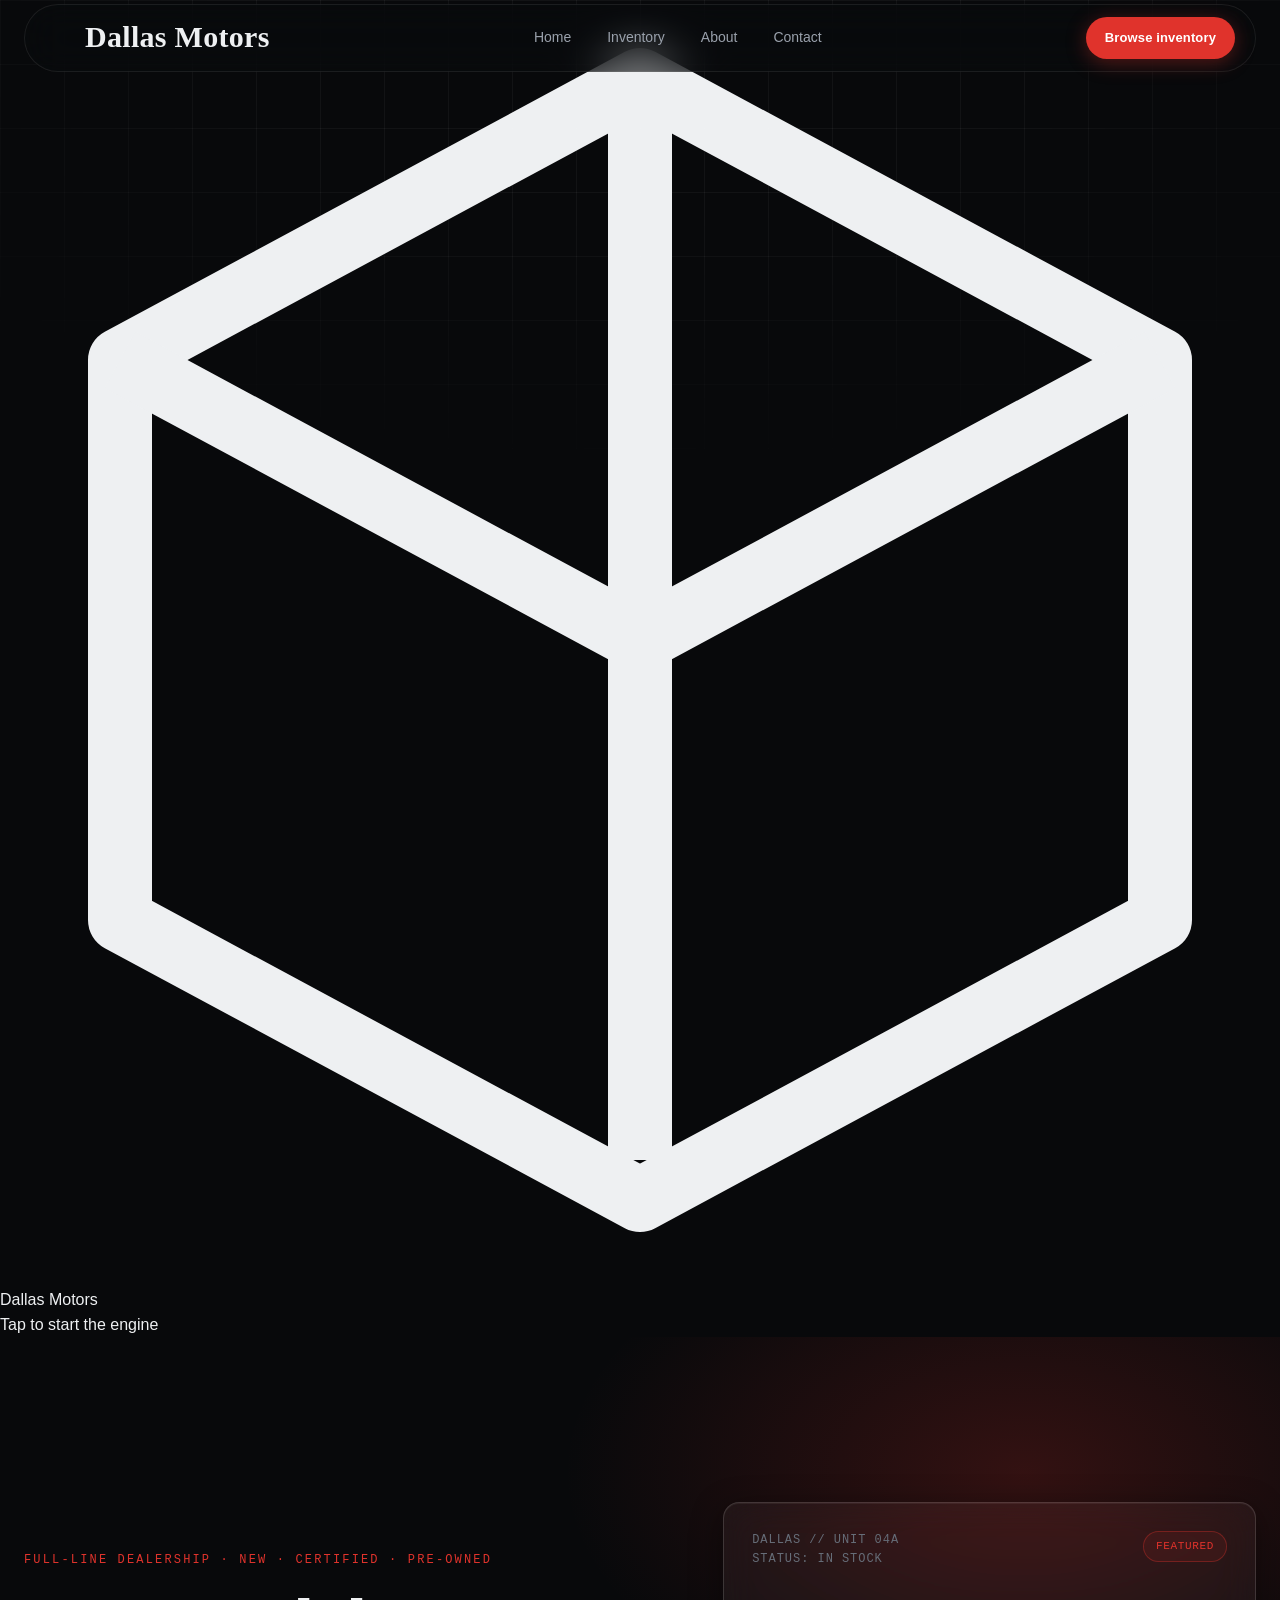
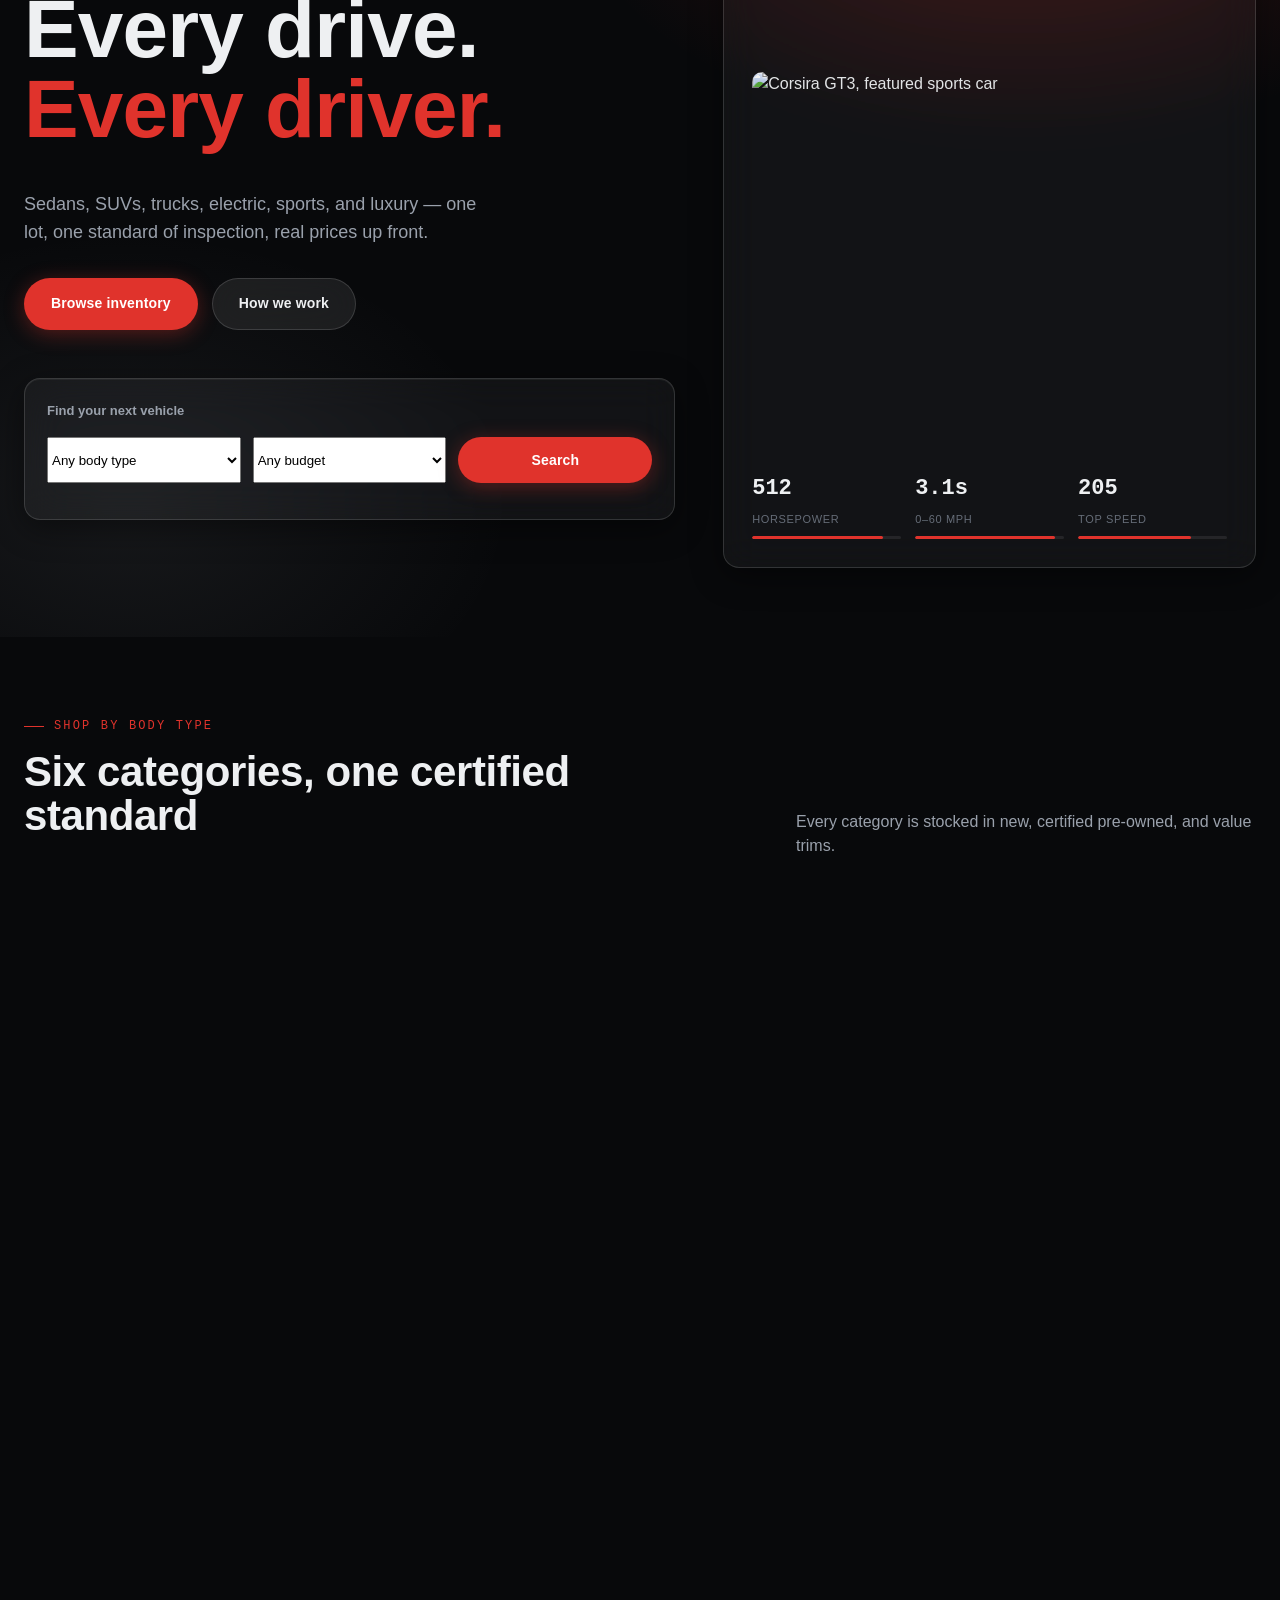
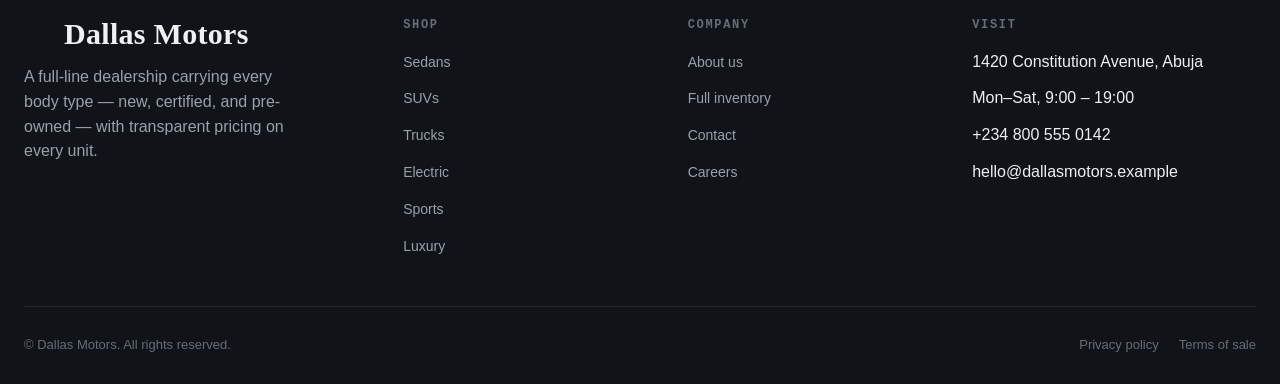
==== commit ae04c74f: "Update index.html" ====
--- a/index.html
+++ b/index.html
@@ -11,7 +11,7 @@
 <link rel="stylesheet" href="tokens.css">
 <link rel="stylesheet" href="components.css">
 <link rel="stylesheet" href="vehicles.css">
-<link rel="stylesheet" href="loader.css">
+<link rel="stylesheet" href="loader.cs">
 </head>
 <body>
 <a href="#main" class="skip-link">Skip to content</a>
